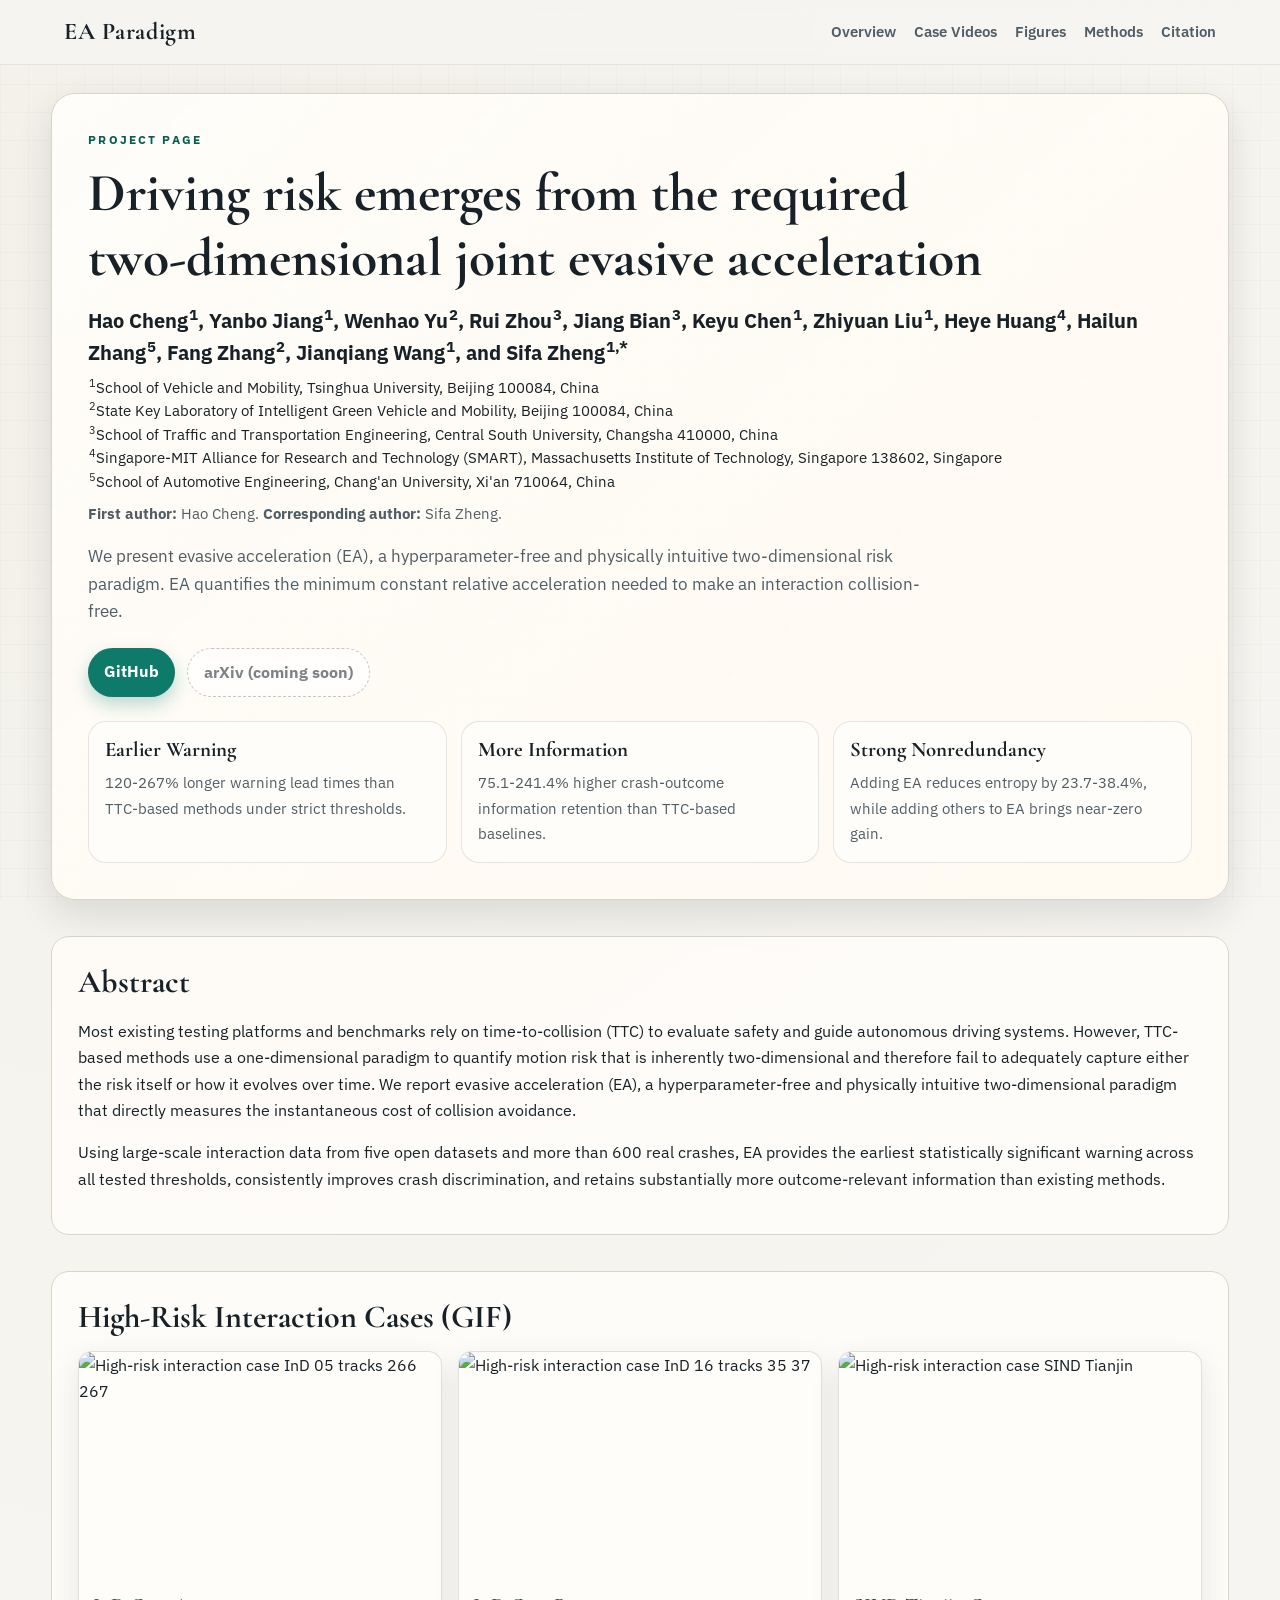
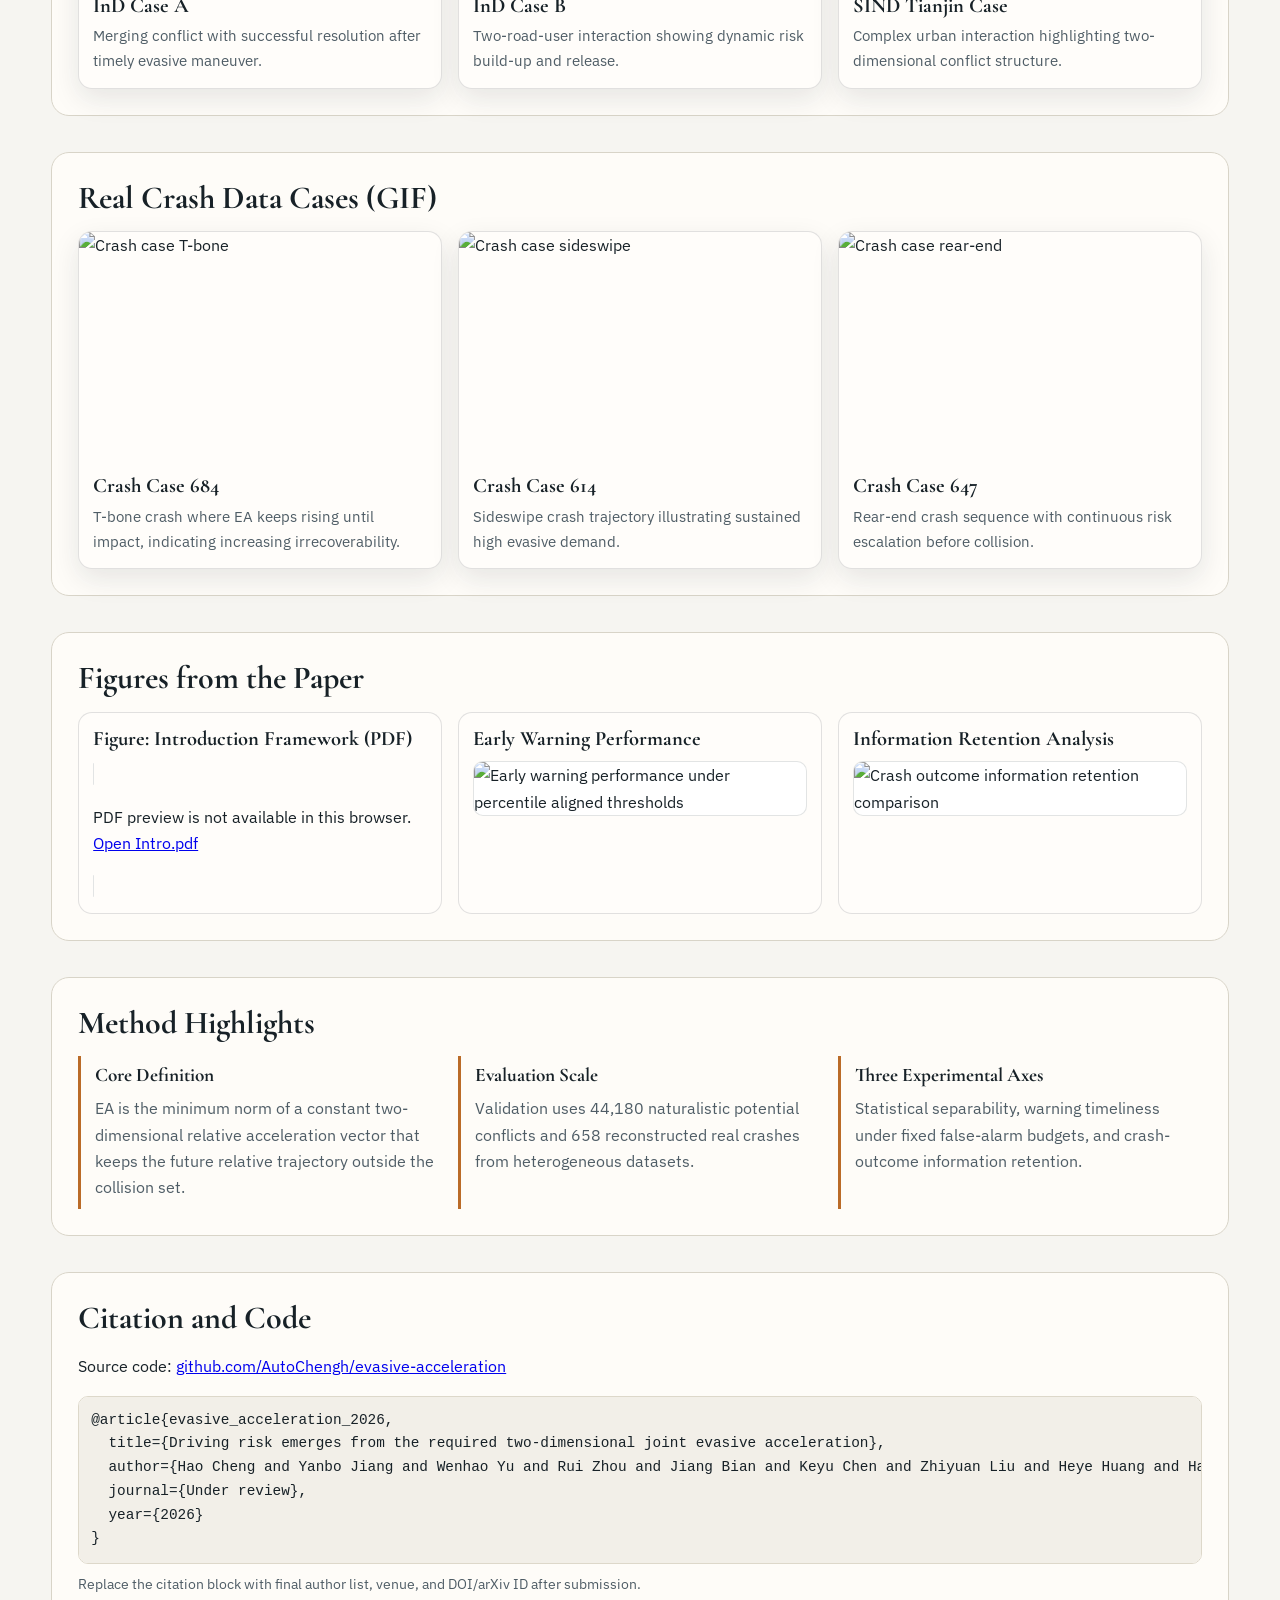
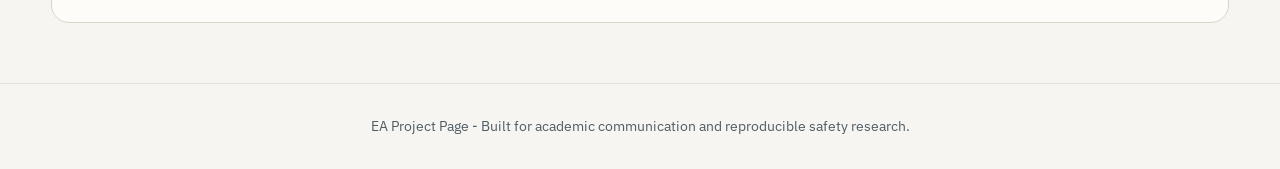
==== AutoChengh.github.io/index.html @ 61c6bc67 "Add homepage files" ====
<!DOCTYPE html>
<html lang="en">
<head>
  <meta charset="UTF-8" />
  <meta name="viewport" content="width=device-width, initial-scale=1.0" />
  <title>Driving risk emerges from the required two-dimensional joint evasive acceleration</title>
  <meta name="description" content="Project page for the EA paradigm: a two-dimensional, physically interpretable risk quantification method for autonomous driving safety." />
  <link rel="preconnect" href="https://fonts.googleapis.com" />
  <link rel="preconnect" href="https://fonts.gstatic.com" crossorigin />
  <link href="https://fonts.googleapis.com/css2?family=Cormorant+Garamond:wght@500;600;700&family=IBM+Plex+Sans:wght@400;500;600;700&display=swap" rel="stylesheet" />
  <link rel="stylesheet" href="styles.css" />
</head>
<body>
  <div class="ambient-bg" aria-hidden="true"></div>

  <header class="topbar">
    <div class="brand">EA Paradigm</div>
    <nav class="nav">
      <a href="#overview">Overview</a>
      <a href="#cases">Case Videos</a>
      <a href="#figures">Figures</a>
      <a href="#methods">Methods</a>
      <a href="#citation">Citation</a>
    </nav>
  </header>

  <main>
    <section class="hero reveal">
      <p class="eyebrow">Project Page</p>
      <h1>Driving risk emerges from the required two-dimensional joint evasive acceleration</h1>
      <div class="author-block" aria-label="Authors and affiliations">
        <p class="author-line">
          Hao Cheng<sup>1</sup>, Yanbo Jiang<sup>1</sup>, Wenhao Yu<sup>2</sup>, Rui Zhou<sup>3</sup>, Jiang Bian<sup>3</sup>,
          Keyu Chen<sup>1</sup>, Zhiyuan Liu<sup>1</sup>, Heye Huang<sup>4</sup>, Hailun Zhang<sup>5</sup>, Fang Zhang<sup>2</sup>,
          Jianqiang Wang<sup>1</sup>, and Sifa Zheng<sup>1,*</sup>
        </p>
        <div class="affiliation-list">
          <p><sup>1</sup>School of Vehicle and Mobility, Tsinghua University, Beijing 100084, China</p>
          <p><sup>2</sup>State Key Laboratory of Intelligent Green Vehicle and Mobility, Beijing 100084, China</p>
          <p><sup>3</sup>School of Traffic and Transportation Engineering, Central South University, Changsha 410000, China</p>
          <p><sup>4</sup>Singapore-MIT Alliance for Research and Technology (SMART), Massachusetts Institute of Technology, Singapore 138602, Singapore</p>
          <p><sup>5</sup>School of Automotive Engineering, Chang'an University, Xi'an 710064, China</p>
        </div>
        <p class="author-note"><strong>First author:</strong> Hao Cheng. <strong>Corresponding author:</strong> Sifa Zheng.</p>
      </div>
      <p class="hero-text">
        We present evasive acceleration (EA), a hyperparameter-free and physically intuitive two-dimensional risk paradigm.
        EA quantifies the minimum constant relative acceleration needed to make an interaction collision-free.
      </p>
      <div class="hero-actions">
        <a class="btn btn-primary" href="https://github.com/AutoChengh/evasive-acceleration" target="_blank" rel="noopener noreferrer">GitHub</a>
        <a class="btn btn-disabled" href="javascript:void(0)" aria-disabled="true">arXiv (coming soon)</a>
      </div>
      <div class="impact-grid">
        <article class="impact-card">
          <h3>Earlier Warning</h3>
          <p>120-267% longer warning lead times than TTC-based methods under strict thresholds.</p>
        </article>
        <article class="impact-card">
          <h3>More Information</h3>
          <p>75.1-241.4% higher crash-outcome information retention than TTC-based baselines.</p>
        </article>
        <article class="impact-card">
          <h3>Strong Nonredundancy</h3>
          <p>Adding EA reduces entropy by 23.7-38.4%, while adding others to EA brings near-zero gain.</p>
        </article>
      </div>
    </section>

    <section id="overview" class="section reveal">
      <div class="section-head">
        <h2>Abstract</h2>
      </div>
      <p>
        Most existing testing platforms and benchmarks rely on time-to-collision (TTC) to evaluate safety and guide autonomous driving systems. However, TTC-based methods use a one-dimensional paradigm to quantify motion risk that is inherently two-dimensional and therefore fail to adequately capture either the risk itself or how it evolves over time. We report evasive acceleration (EA), a hyperparameter-free and physically intuitive two-dimensional paradigm that directly measures the instantaneous cost of collision avoidance.
      </p>
      <p>
        Using large-scale interaction data from five open datasets and more than 600 real crashes, EA provides the earliest statistically significant warning across all tested thresholds, consistently improves crash discrimination, and retains substantially more outcome-relevant information than existing methods.
      </p>
    </section>

    <section id="cases" class="section reveal">
      <div class="section-head">
        <h2>High-Risk Interaction Cases (GIF)</h2>
      </div>
      <div class="media-grid">
        <article class="media-card">
          <img src="./%E5%8F%AF%E4%BB%A5%E6%94%BE%E7%BD%91%E9%A1%B5%E7%9A%84gif/InD_05_tracks_266_267.gif" alt="High-risk interaction case InD 05 tracks 266 267" loading="lazy" />
          <div class="media-meta">
            <h3>InD Case A</h3>
            <p>Merging conflict with successful resolution after timely evasive maneuver.</p>
          </div>
        </article>
        <article class="media-card">
          <img src="./%E5%8F%AF%E4%BB%A5%E6%94%BE%E7%BD%91%E9%A1%B5%E7%9A%84gif/InD_16_tracks_35_37.gif" alt="High-risk interaction case InD 16 tracks 35 37" loading="lazy" />
          <div class="media-meta">
            <h3>InD Case B</h3>
            <p>Two-road-user interaction showing dynamic risk build-up and release.</p>
          </div>
        </article>
        <article class="media-card">
          <img src="./%E5%8F%AF%E4%BB%A5%E6%94%BE%E7%BD%91%E9%A1%B5%E7%9A%84gif/SIND_Tianjin_8_9_1_486_496.gif" alt="High-risk interaction case SIND Tianjin" loading="lazy" />
          <div class="media-meta">
            <h3>SIND Tianjin Case</h3>
            <p>Complex urban interaction highlighting two-dimensional conflict structure.</p>
          </div>
        </article>
      </div>
    </section>

    <section class="section reveal">
      <div class="section-head">
        <h2>Real Crash Data Cases (GIF)</h2>
      </div>
      <div class="media-grid">
        <article class="media-card">
          <img src="./%E5%8F%AF%E4%BB%A5%E6%94%BE%E7%BD%91%E9%A1%B5%E7%9A%84gif/crash_684_T-bone.gif" alt="Crash case T-bone" loading="lazy" />
          <div class="media-meta">
            <h3>Crash Case 684</h3>
            <p>T-bone crash where EA keeps rising until impact, indicating increasing irrecoverability.</p>
          </div>
        </article>
        <article class="media-card">
          <img src="./%E5%8F%AF%E4%BB%A5%E6%94%BE%E7%BD%91%E9%A1%B5%E7%9A%84gif/crash614_sideswipe.gif" alt="Crash case sideswipe" loading="lazy" />
          <div class="media-meta">
            <h3>Crash Case 614</h3>
            <p>Sideswipe crash trajectory illustrating sustained high evasive demand.</p>
          </div>
        </article>
        <article class="media-card">
          <img src="./%E5%8F%AF%E4%BB%A5%E6%94%BE%E7%BD%91%E9%A1%B5%E7%9A%84gif/crash_647_rear-end.gif" alt="Crash case rear-end" loading="lazy" />
          <div class="media-meta">
            <h3>Crash Case 647</h3>
            <p>Rear-end crash sequence with continuous risk escalation before collision.</p>
          </div>
        </article>
      </div>
    </section>

    <section id="figures" class="section reveal">
      <div class="section-head">
        <h2>Figures from the Paper</h2>
      </div>
      <div class="figure-grid">
        <article class="figure-card">
          <h3>Figure: Introduction Framework (PDF)</h3>
          <object data="./%E5%8F%AF%E4%BB%A5%E6%94%BE%E7%BD%91%E9%A1%B5%E7%9A%84%E5%9B%BE/Intro.pdf" type="application/pdf" class="pdf-viewer">
            <p>
              PDF preview is not available in this browser.
              <a href="./%E5%8F%AF%E4%BB%A5%E6%94%BE%E7%BD%91%E9%A1%B5%E7%9A%84%E5%9B%BE/Intro.pdf" target="_blank" rel="noopener noreferrer">Open Intro.pdf</a>
            </p>
          </object>
        </article>
        <article class="figure-card">
          <h3>Early Warning Performance</h3>
          <img src="./%E5%8F%AF%E4%BB%A5%E6%94%BE%E7%BD%91%E9%A1%B5%E7%9A%84%E5%9B%BE/Results_2_2.png" alt="Early warning performance under percentile aligned thresholds" loading="lazy" />
        </article>
        <article class="figure-card">
          <h3>Information Retention Analysis</h3>
          <img src="./%E5%8F%AF%E4%BB%A5%E6%94%BE%E7%BD%91%E9%A1%B5%E7%9A%84%E5%9B%BE/Results_information.png" alt="Crash outcome information retention comparison" loading="lazy" />
        </article>
      </div>
    </section>

    <section id="methods" class="section reveal">
      <div class="section-head">
        <h2>Method Highlights</h2>
      </div>
      <div class="method-grid">
        <article>
          <h3>Core Definition</h3>
          <p>
            EA is the minimum norm of a constant two-dimensional relative acceleration vector that keeps the future relative trajectory outside the collision set.
          </p>
        </article>
        <article>
          <h3>Evaluation Scale</h3>
          <p>
            Validation uses 44,180 naturalistic potential conflicts and 658 reconstructed real crashes from heterogeneous datasets.
          </p>
        </article>
        <article>
          <h3>Three Experimental Axes</h3>
          <p>
            Statistical separability, warning timeliness under fixed false-alarm budgets, and crash-outcome information retention.
          </p>
        </article>
      </div>
    </section>

    <section id="citation" class="section reveal citation">
      <div class="section-head">
        <h2>Citation and Code</h2>
      </div>
      <p>
        Source code:
        <a href="https://github.com/AutoChengh/evasive-acceleration" target="_blank" rel="noopener noreferrer">github.com/AutoChengh/evasive-acceleration</a>
      </p>
      <pre>@article{evasive_acceleration_2026,
  title={Driving risk emerges from the required two-dimensional joint evasive acceleration},
  author={Hao Cheng and Yanbo Jiang and Wenhao Yu and Rui Zhou and Jiang Bian and Keyu Chen and Zhiyuan Liu and Heye Huang and Hailun Zhang and Fang Zhang and Jianqiang Wang and Sifa Zheng},
  journal={Under review},
  year={2026}
}</pre>
      <p class="footnote">Replace the citation block with final author list, venue, and DOI/arXiv ID after submission.</p>
    </section>
  </main>

  <footer class="footer">
    <p>EA Project Page - Built for academic communication and reproducible safety research.</p>
  </footer>

  <script src="script.js"></script>
</body>
</html>
---- AutoChengh.github.io/styles.css ----
:root {
  --bg: #f6f5f1;
  --bg-soft: #eeece4;
  --paper: #fffdfa;
  --ink: #172127;
  --ink-soft: #4f5d66;
  --line: #d8d4c8;
  --accent: #0e7a6a;
  --accent-strong: #0a5d53;
  --warm: #ba6b28;
  --shadow: 0 14px 36px rgba(23, 33, 39, 0.12);
  --radius: 18px;
  --max-width: 1180px;
}

* {
  box-sizing: border-box;
}

html,
body {
  margin: 0;
  padding: 0;
}

body {
  font-family: "IBM Plex Sans", sans-serif;
  color: var(--ink);
  background: radial-gradient(circle at 15% 10%, #f2f0e8 0%, var(--bg) 38%),
    radial-gradient(circle at 85% 0%, #f3e9dd 0%, var(--bg) 30%),
    var(--bg);
  line-height: 1.65;
}

.ambient-bg {
  position: fixed;
  inset: 0;
  background-image: linear-gradient(rgba(23, 33, 39, 0.02) 1px, transparent 1px),
    linear-gradient(90deg, rgba(23, 33, 39, 0.02) 1px, transparent 1px);
  background-size: 28px 28px;
  z-index: -1;
  pointer-events: none;
}

.topbar {
  position: sticky;
  top: 0;
  backdrop-filter: blur(10px);
  background: rgba(246, 245, 241, 0.86);
  border-bottom: 1px solid rgba(23, 33, 39, 0.08);
  z-index: 20;
  display: flex;
  align-items: center;
  justify-content: space-between;
  padding: 12px 5vw;
}

.brand {
  font-family: "Cormorant Garamond", serif;
  font-size: 1.5rem;
  font-weight: 700;
  letter-spacing: 0.03em;
}

.nav {
  display: flex;
  gap: 18px;
  flex-wrap: wrap;
}

.nav a {
  text-decoration: none;
  color: var(--ink-soft);
  font-weight: 600;
  font-size: 0.92rem;
}

.nav a:hover {
  color: var(--accent-strong);
}

main {
  width: min(var(--max-width), 92vw);
  margin: 0 auto;
  padding: 28px 0 60px;
}

.hero {
  padding: 36px;
  border: 1px solid var(--line);
  border-radius: calc(var(--radius) + 6px);
  background: linear-gradient(140deg, rgba(255, 253, 250, 0.95) 0%, rgba(255, 249, 241, 0.92) 100%);
  box-shadow: var(--shadow);
}

.eyebrow {
  margin: 0;
  text-transform: uppercase;
  letter-spacing: 0.18em;
  font-size: 0.75rem;
  color: var(--accent-strong);
  font-weight: 700;
}

h1,
h2,
h3 {
  font-family: "Cormorant Garamond", serif;
  margin-top: 0;
  line-height: 1.2;
}

h1 {
  margin: 12px 0 14px;
  font-size: clamp(2rem, 4.4vw, 3.35rem);
  max-width: 920px;
}

.author-block {
  max-width: 1080px;
  margin: 6px 0 16px;
}

.author-line {
  margin: 0 0 8px;
  font-size: clamp(1rem, 1.7vw, 1.28rem);
  font-weight: 700;
  line-height: 1.45;
}

.author-line sup,
.affiliation-list sup {
  font-size: 0.72em;
  vertical-align: super;
  margin-left: 1px;
}

.affiliation-list {
  margin: 0;
  color: var(--ink);
  font-size: 0.96rem;
  line-height: 1.45;
}

.affiliation-list p {
  margin: 0;
}

.author-note {
  margin: 10px 0 0;
  font-size: 0.92rem;
  color: var(--ink-soft);
}

.hero-text {
  max-width: 860px;
  color: var(--ink-soft);
  font-size: 1.05rem;
}

.hero-actions {
  margin-top: 22px;
  display: flex;
  gap: 12px;
  flex-wrap: wrap;
}

.btn {
  text-decoration: none;
  padding: 10px 16px;
  border-radius: 999px;
  font-weight: 700;
  transition: transform 0.2s ease, box-shadow 0.2s ease;
}

.btn:hover {
  transform: translateY(-2px);
}

.btn-primary {
  background: var(--accent);
  color: #fff;
  box-shadow: 0 8px 18px rgba(14, 122, 106, 0.28);
}

.btn-secondary {
  color: var(--ink);
  border: 1px solid rgba(23, 33, 39, 0.25);
  background: rgba(255, 255, 255, 0.8);
}

.btn-disabled {
  color: rgba(23, 33, 39, 0.56);
  border: 1px dashed rgba(23, 33, 39, 0.25);
  background: rgba(255, 255, 255, 0.7);
  cursor: not-allowed;
}

.btn-disabled:hover {
  transform: none;
}

.impact-grid {
  margin-top: 24px;
  display: grid;
  grid-template-columns: repeat(3, minmax(0, 1fr));
  gap: 14px;
}

.impact-card {
  border: 1px solid rgba(23, 33, 39, 0.11);
  border-radius: var(--radius);
  padding: 16px;
  background: var(--paper);
}

.impact-card h3 {
  margin-bottom: 8px;
  font-size: 1.3rem;
}

.impact-card p {
  margin: 0;
  color: var(--ink-soft);
  font-size: 0.96rem;
}

.section {
  margin-top: 36px;
  border-radius: var(--radius);
  border: 1px solid var(--line);
  background: rgba(255, 253, 250, 0.84);
  padding: 26px;
}

.section-head {
  display: flex;
  align-items: baseline;
  justify-content: space-between;
  margin-bottom: 14px;
}

.section h2 {
  margin: 0;
  font-size: clamp(1.6rem, 2.5vw, 2.2rem);
}

.media-grid,
.figure-grid,
.method-grid {
  display: grid;
  gap: 16px;
}

.media-grid {
  grid-template-columns: repeat(3, minmax(0, 1fr));
}

.media-card {
  overflow: hidden;
  border: 1px solid rgba(23, 33, 39, 0.13);
  border-radius: 14px;
  background: var(--paper);
  box-shadow: 0 10px 28px rgba(23, 33, 39, 0.1);
}

.media-card img {
  width: 100%;
  height: 230px;
  object-fit: cover;
  display: block;
}

.media-meta {
  padding: 12px 14px 14px;
}

.media-meta h3 {
  margin-bottom: 6px;
  font-size: 1.28rem;
}

.media-meta p {
  margin: 0;
  color: var(--ink-soft);
  font-size: 0.94rem;
}

.figure-grid {
  grid-template-columns: repeat(3, minmax(0, 1fr));
}

.figure-card {
  border: 1px solid rgba(23, 33, 39, 0.13);
  border-radius: 14px;
  padding: 14px;
  background: var(--paper);
}

.figure-card h3 {
  margin-bottom: 10px;
  font-size: 1.28rem;
}

.figure-card img,
.pdf-viewer {
  width: 100%;
  border-radius: 10px;
  border: 1px solid rgba(23, 33, 39, 0.12);
  background: #fff;
}

.figure-card img {
  height: 260px;
  object-fit: cover;
}

.pdf-viewer {
  height: 260px;
}

.method-grid {
  grid-template-columns: repeat(3, minmax(0, 1fr));
}

.method-grid article {
  border-left: 3px solid var(--warm);
  padding: 8px 0 8px 14px;
}

.method-grid h3 {
  margin-bottom: 8px;
  font-size: 1.2rem;
}

.method-grid p {
  margin: 0;
  color: var(--ink-soft);
}

.citation pre {
  margin: 14px 0 8px;
  padding: 12px;
  border-radius: 10px;
  background: #f2efe8;
  border: 1px solid #ddd8ca;
  overflow-x: auto;
  font-size: 0.9rem;
}

.footnote {
  margin: 0;
  color: var(--ink-soft);
  font-size: 0.9rem;
}

.footer {
  border-top: 1px solid rgba(23, 33, 39, 0.1);
  text-align: center;
  padding: 16px;
  color: var(--ink-soft);
  font-size: 0.9rem;
}

.reveal {
  opacity: 0;
  transform: translateY(24px);
}

.reveal.in {
  animation: rise 0.75s ease forwards;
}

@keyframes rise {
  from {
    opacity: 0;
    transform: translateY(24px);
  }
  to {
    opacity: 1;
    transform: translateY(0);
  }
}

@media (max-width: 1024px) {
  .impact-grid,
  .media-grid,
  .figure-grid,
  .method-grid {
    grid-template-columns: repeat(2, minmax(0, 1fr));
  }
}

@media (max-width: 700px) {
  .topbar {
    padding: 10px 4vw;
    gap: 10px;
    align-items: flex-start;
    flex-direction: column;
  }

  .nav {
    gap: 12px;
  }

  .hero,
  .section {
    padding: 18px;
  }

  .impact-grid,
  .media-grid,
  .figure-grid,
  .method-grid {
    grid-template-columns: 1fr;
  }

  .media-card img,
  .figure-card img,
  .pdf-viewer {
    height: 220px;
  }
}
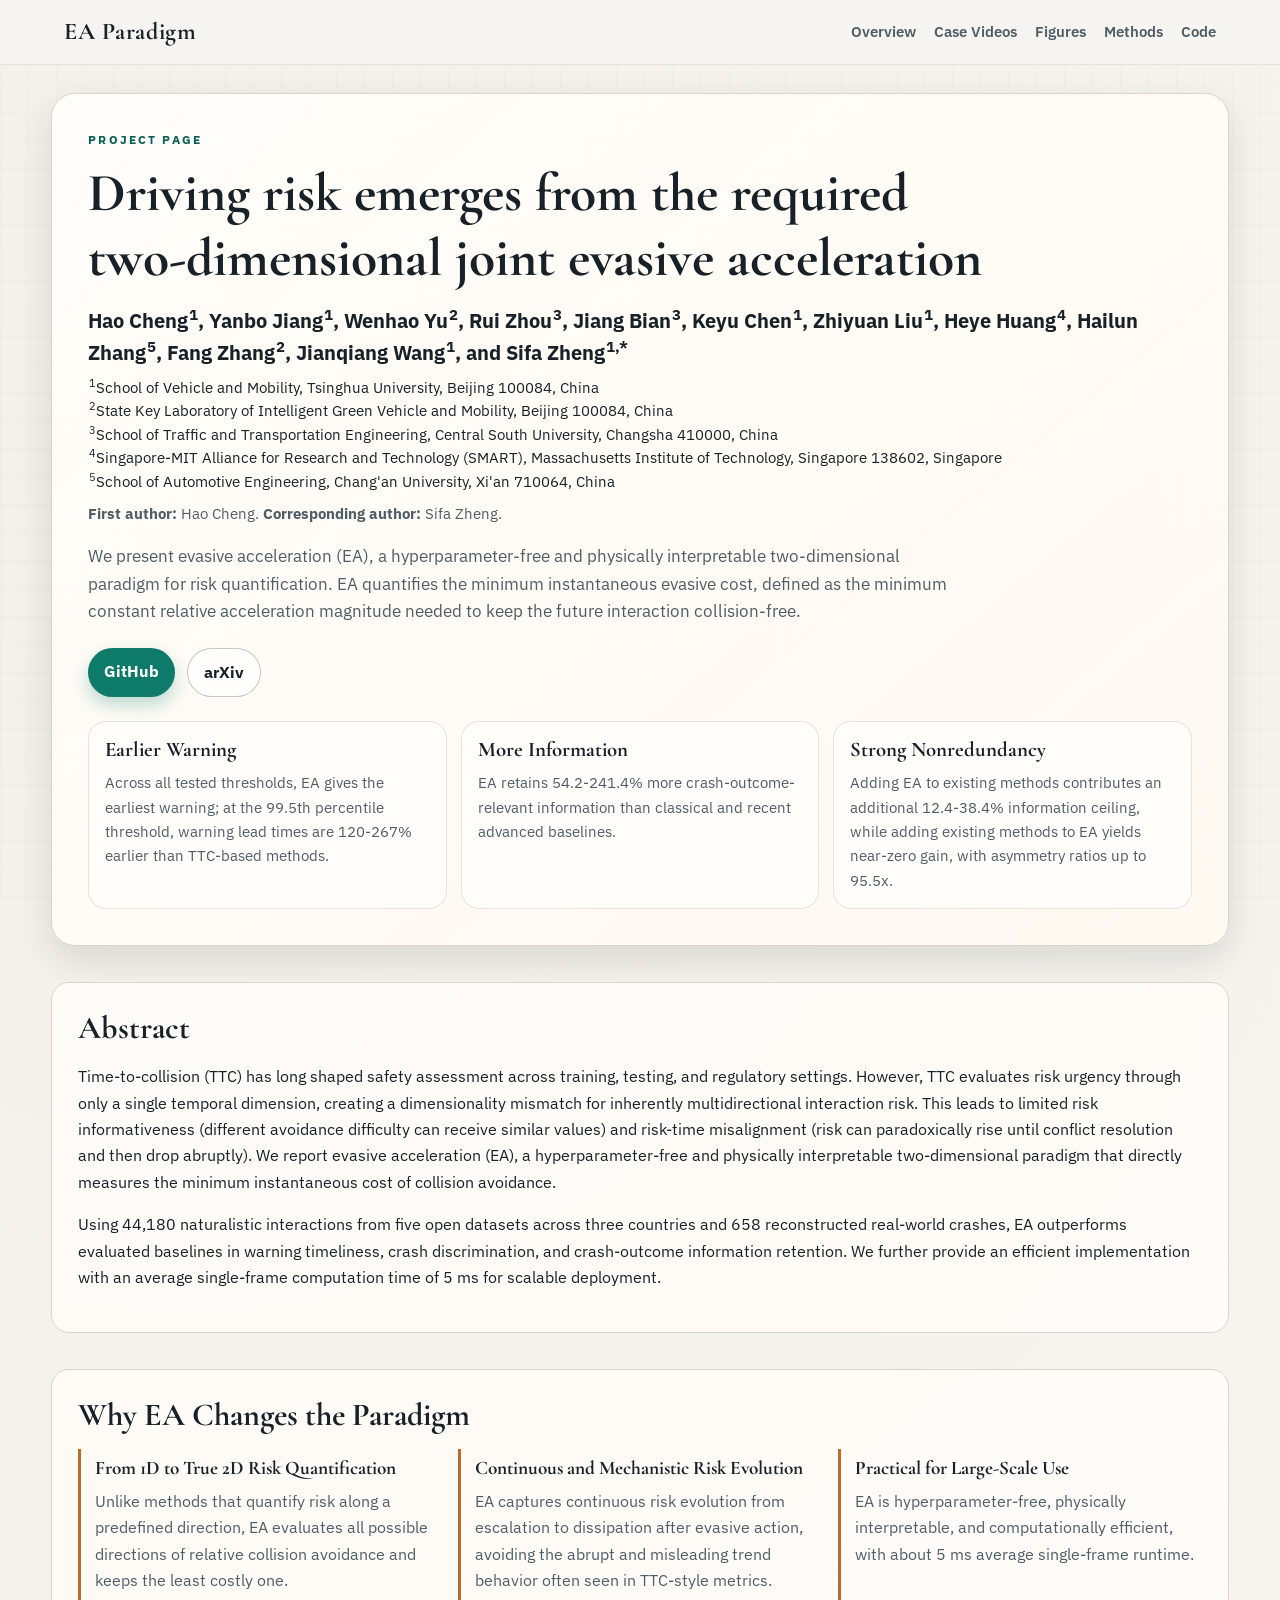
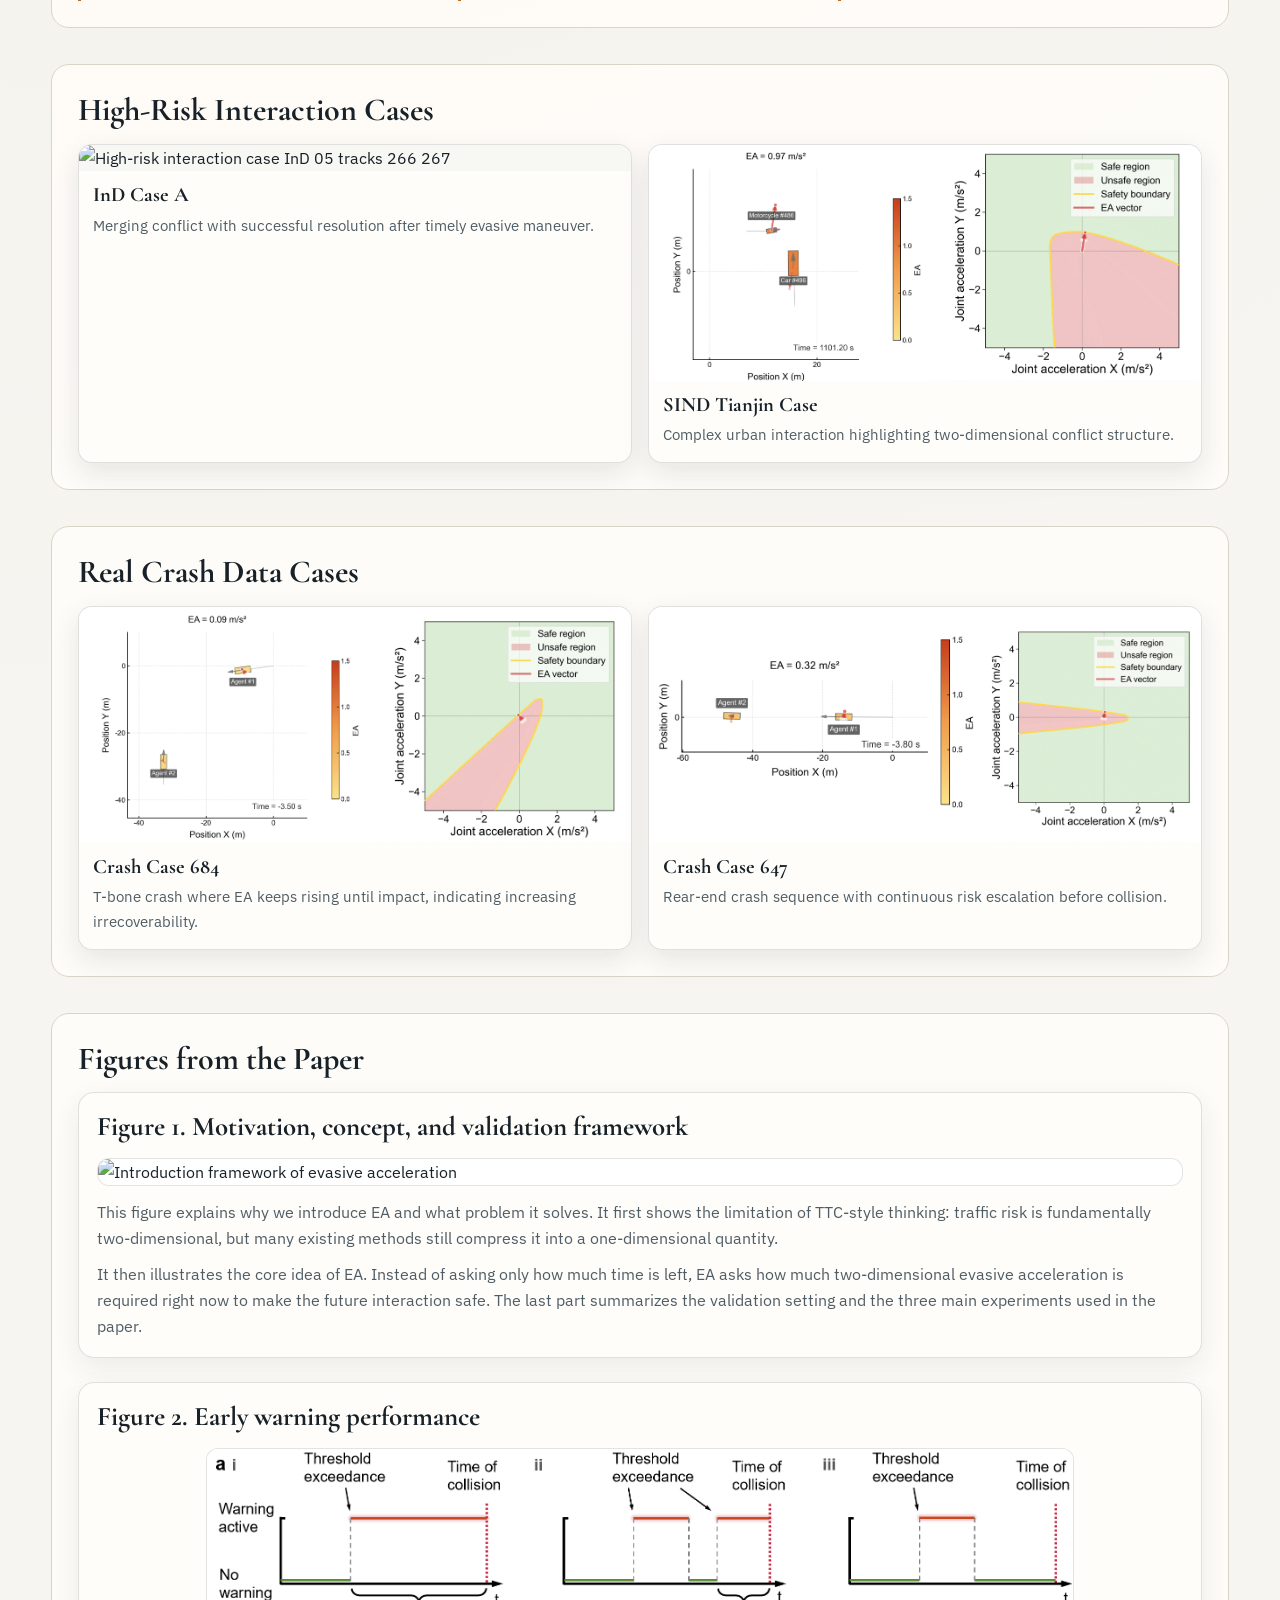
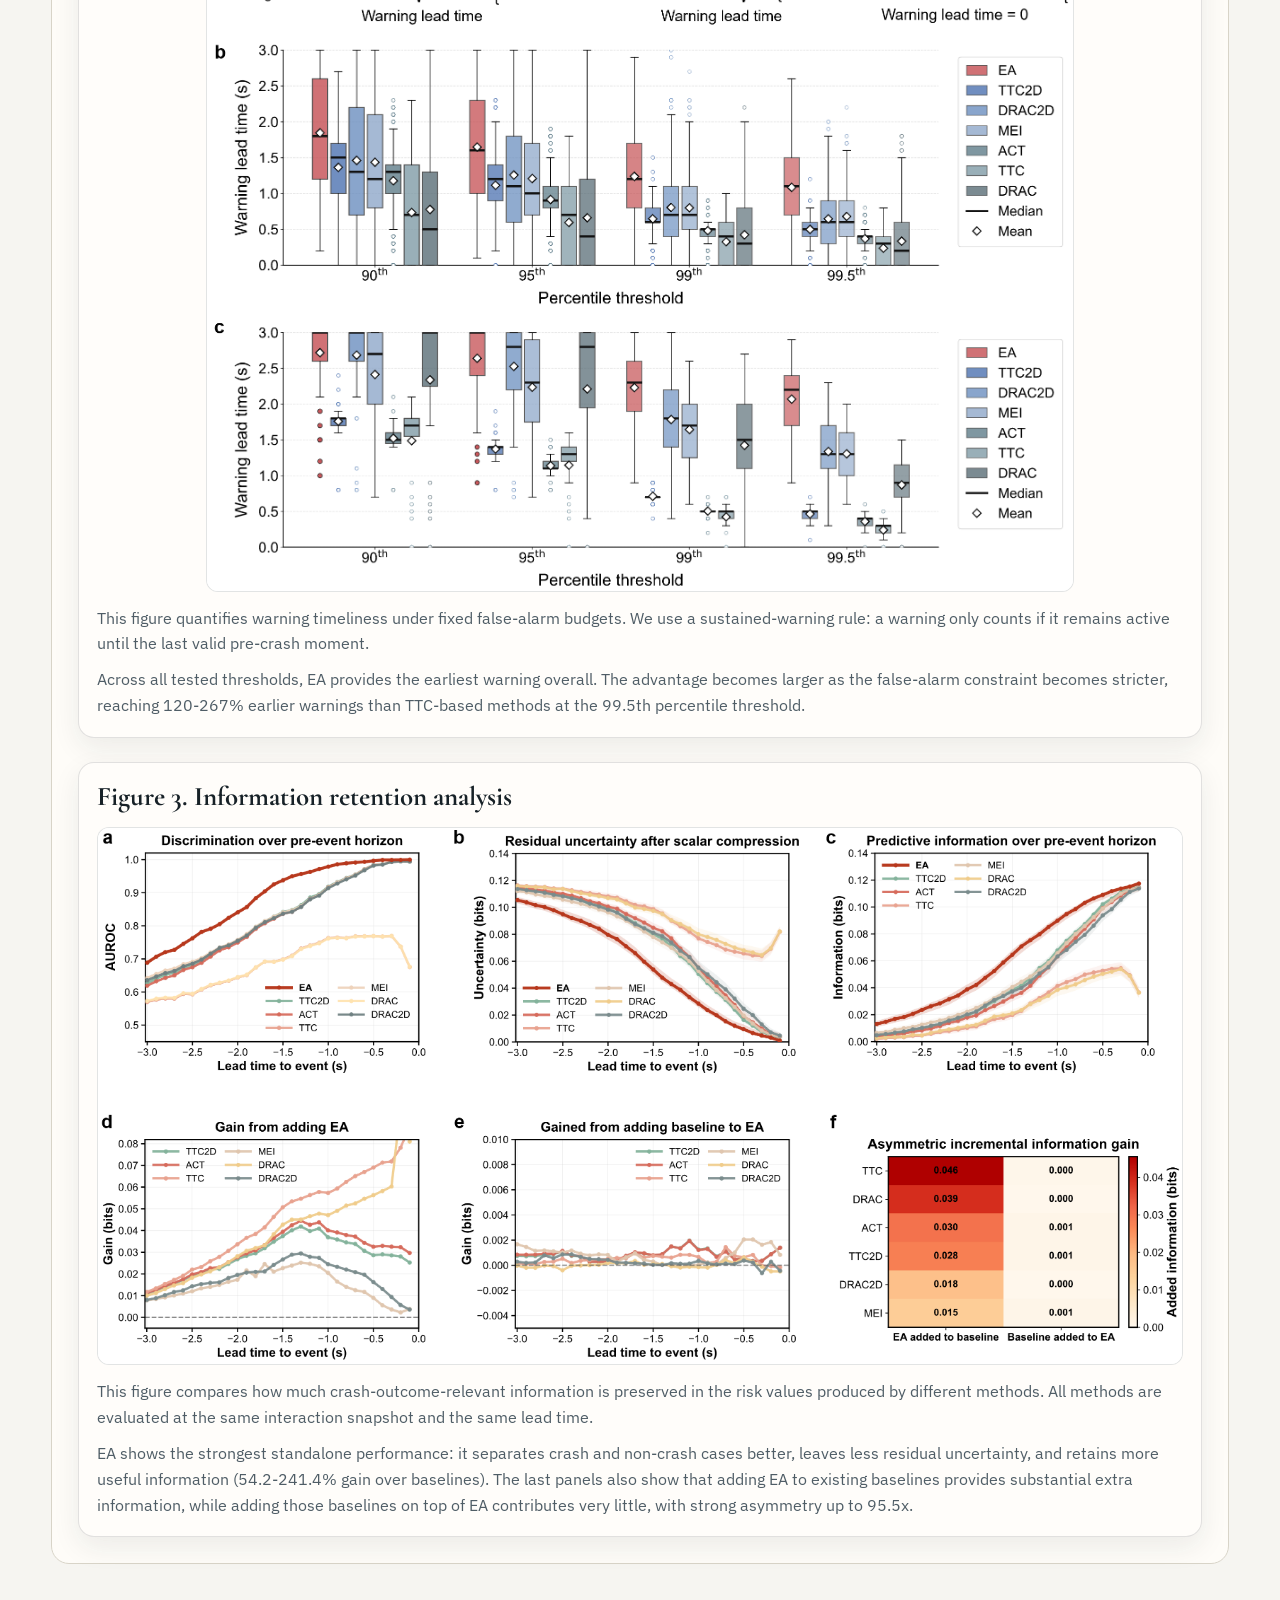
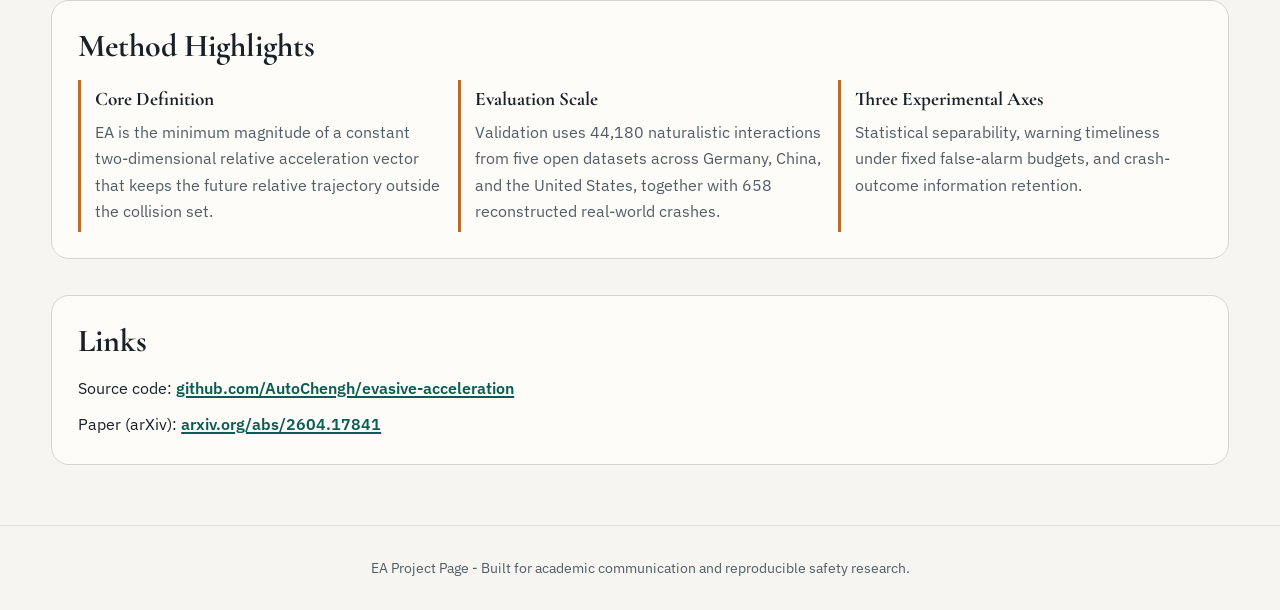
==== commit e1672e18: "Add files via upload" ====
--- a/AutoChengh.github.io/index.html
+++ b/AutoChengh.github.io/index.html
@@ -20,7 +20,7 @@
       <a href="#cases">Case Videos</a>
       <a href="#figures">Figures</a>
       <a href="#methods">Methods</a>
-      <a href="#citation">Citation</a>
+      <a href="#citation">Code</a>
     </nav>
   </header>
 
@@ -44,25 +44,25 @@
         <p class="author-note"><strong>First author:</strong> Hao Cheng. <strong>Corresponding author:</strong> Sifa Zheng.</p>
       </div>
       <p class="hero-text">
-        We present evasive acceleration (EA), a hyperparameter-free and physically intuitive two-dimensional risk paradigm.
-        EA quantifies the minimum constant relative acceleration needed to make an interaction collision-free.
+        We present evasive acceleration (EA), a hyperparameter-free and physically interpretable two-dimensional paradigm for risk quantification.
+        EA quantifies the minimum instantaneous evasive cost, defined as the minimum constant relative acceleration magnitude needed to keep the future interaction collision-free.
       </p>
       <div class="hero-actions">
         <a class="btn btn-primary" href="https://github.com/AutoChengh/evasive-acceleration" target="_blank" rel="noopener noreferrer">GitHub</a>
-        <a class="btn btn-disabled" href="javascript:void(0)" aria-disabled="true">arXiv (coming soon)</a>
+        <a class="btn btn-secondary" href="https://arxiv.org/abs/2604.17841" target="_blank" rel="noopener noreferrer">arXiv</a>
       </div>
       <div class="impact-grid">
         <article class="impact-card">
           <h3>Earlier Warning</h3>
-          <p>120-267% longer warning lead times than TTC-based methods under strict thresholds.</p>
+          <p>Across all tested thresholds, EA gives the earliest warning; at the 99.5th percentile threshold, warning lead times are 120-267% earlier than TTC-based methods.</p>
         </article>
         <article class="impact-card">
           <h3>More Information</h3>
-          <p>75.1-241.4% higher crash-outcome information retention than TTC-based baselines.</p>
+          <p>EA retains 54.2-241.4% more crash-outcome-relevant information than classical and recent advanced baselines.</p>
         </article>
         <article class="impact-card">
           <h3>Strong Nonredundancy</h3>
-          <p>Adding EA reduces entropy by 23.7-38.4%, while adding others to EA brings near-zero gain.</p>
+          <p>Adding EA to existing methods contributes an additional 12.4-38.4% information ceiling, while adding existing methods to EA yields near-zero gain, with asymmetry ratios up to 95.5x.</p>
         </article>
       </div>
     </section>
@@ -72,34 +72,53 @@
         <h2>Abstract</h2>
       </div>
       <p>
-        Most existing testing platforms and benchmarks rely on time-to-collision (TTC) to evaluate safety and guide autonomous driving systems. However, TTC-based methods use a one-dimensional paradigm to quantify motion risk that is inherently two-dimensional and therefore fail to adequately capture either the risk itself or how it evolves over time. We report evasive acceleration (EA), a hyperparameter-free and physically intuitive two-dimensional paradigm that directly measures the instantaneous cost of collision avoidance.
-      </p>
-      <p>
-        Using large-scale interaction data from five open datasets and more than 600 real crashes, EA provides the earliest statistically significant warning across all tested thresholds, consistently improves crash discrimination, and retains substantially more outcome-relevant information than existing methods.
-      </p>
+        Time-to-collision (TTC) has long shaped safety assessment across training, testing, and regulatory settings. However, TTC evaluates risk urgency through only a single temporal dimension, creating a dimensionality mismatch for inherently multidirectional interaction risk. This leads to limited risk informativeness (different avoidance difficulty can receive similar values) and risk-time misalignment (risk can paradoxically rise until conflict resolution and then drop abruptly). We report evasive acceleration (EA), a hyperparameter-free and physically interpretable two-dimensional paradigm that directly measures the minimum instantaneous cost of collision avoidance.
+      </p>
+      <p>
+        Using 44,180 naturalistic interactions from five open datasets across three countries and 658 reconstructed real-world crashes, EA outperforms evaluated baselines in warning timeliness, crash discrimination, and crash-outcome information retention. We further provide an efficient implementation with an average single-frame computation time of 5 ms for scalable deployment.
+      </p>
+    </section>
+
+    <section class="section reveal">
+      <div class="section-head">
+        <h2>Why EA Changes the Paradigm</h2>
+      </div>
+      <div class="method-grid">
+        <article>
+          <h3>From 1D to True 2D Risk Quantification</h3>
+          <p>
+            Unlike methods that quantify risk along a predefined direction, EA evaluates all possible directions of relative collision avoidance and keeps the least costly one.
+          </p>
+        </article>
+        <article>
+          <h3>Continuous and Mechanistic Risk Evolution</h3>
+          <p>
+            EA captures continuous risk evolution from escalation to dissipation after evasive action, avoiding the abrupt and misleading trend behavior often seen in TTC-style metrics.
+          </p>
+        </article>
+        <article>
+          <h3>Practical for Large-Scale Use</h3>
+          <p>
+            EA is hyperparameter-free, physically interpretable, and computationally efficient, with about 5 ms average single-frame runtime.
+          </p>
+        </article>
+      </div>
     </section>
 
     <section id="cases" class="section reveal">
       <div class="section-head">
-        <h2>High-Risk Interaction Cases (GIF)</h2>
+        <h2>High-Risk Interaction Cases</h2>
       </div>
       <div class="media-grid">
         <article class="media-card">
-          <img src="./%E5%8F%AF%E4%BB%A5%E6%94%BE%E7%BD%91%E9%A1%B5%E7%9A%84gif/InD_05_tracks_266_267.gif" alt="High-risk interaction case InD 05 tracks 266 267" loading="lazy" />
+          <img src="assets/gifs/InD_05_tracks_266_267.gif" alt="High-risk interaction case InD 05 tracks 266 267" loading="lazy" />
           <div class="media-meta">
             <h3>InD Case A</h3>
             <p>Merging conflict with successful resolution after timely evasive maneuver.</p>
           </div>
         </article>
         <article class="media-card">
-          <img src="./%E5%8F%AF%E4%BB%A5%E6%94%BE%E7%BD%91%E9%A1%B5%E7%9A%84gif/InD_16_tracks_35_37.gif" alt="High-risk interaction case InD 16 tracks 35 37" loading="lazy" />
-          <div class="media-meta">
-            <h3>InD Case B</h3>
-            <p>Two-road-user interaction showing dynamic risk build-up and release.</p>
-          </div>
-        </article>
-        <article class="media-card">
-          <img src="./%E5%8F%AF%E4%BB%A5%E6%94%BE%E7%BD%91%E9%A1%B5%E7%9A%84gif/SIND_Tianjin_8_9_1_486_496.gif" alt="High-risk interaction case SIND Tianjin" loading="lazy" />
+          <img src="assets/gifs/SIND_Tianjin_8_9_1_486_496.gif" alt="High-risk interaction case SIND Tianjin" loading="lazy" />
           <div class="media-meta">
             <h3>SIND Tianjin Case</h3>
             <p>Complex urban interaction highlighting two-dimensional conflict structure.</p>
@@ -110,25 +129,18 @@
 
     <section class="section reveal">
       <div class="section-head">
-        <h2>Real Crash Data Cases (GIF)</h2>
+        <h2>Real Crash Data Cases</h2>
       </div>
       <div class="media-grid">
         <article class="media-card">
-          <img src="./%E5%8F%AF%E4%BB%A5%E6%94%BE%E7%BD%91%E9%A1%B5%E7%9A%84gif/crash_684_T-bone.gif" alt="Crash case T-bone" loading="lazy" />
+          <img src="assets/gifs/crash_684_T-bone.gif" alt="Crash case T-bone" loading="lazy" />
           <div class="media-meta">
             <h3>Crash Case 684</h3>
             <p>T-bone crash where EA keeps rising until impact, indicating increasing irrecoverability.</p>
           </div>
         </article>
         <article class="media-card">
-          <img src="./%E5%8F%AF%E4%BB%A5%E6%94%BE%E7%BD%91%E9%A1%B5%E7%9A%84gif/crash614_sideswipe.gif" alt="Crash case sideswipe" loading="lazy" />
-          <div class="media-meta">
-            <h3>Crash Case 614</h3>
-            <p>Sideswipe crash trajectory illustrating sustained high evasive demand.</p>
-          </div>
-        </article>
-        <article class="media-card">
-          <img src="./%E5%8F%AF%E4%BB%A5%E6%94%BE%E7%BD%91%E9%A1%B5%E7%9A%84gif/crash_647_rear-end.gif" alt="Crash case rear-end" loading="lazy" />
+          <img src="assets/gifs/crash_647_rear-end.gif" alt="Crash case rear-end" loading="lazy" />
           <div class="media-meta">
             <h3>Crash Case 647</h3>
             <p>Rear-end crash sequence with continuous risk escalation before collision.</p>
@@ -141,23 +153,57 @@
       <div class="section-head">
         <h2>Figures from the Paper</h2>
       </div>
-      <div class="figure-grid">
-        <article class="figure-card">
-          <h3>Figure: Introduction Framework (PDF)</h3>
-          <object data="./%E5%8F%AF%E4%BB%A5%E6%94%BE%E7%BD%91%E9%A1%B5%E7%9A%84%E5%9B%BE/Intro.pdf" type="application/pdf" class="pdf-viewer">
-            <p>
-              PDF preview is not available in this browser.
-              <a href="./%E5%8F%AF%E4%BB%A5%E6%94%BE%E7%BD%91%E9%A1%B5%E7%9A%84%E5%9B%BE/Intro.pdf" target="_blank" rel="noopener noreferrer">Open Intro.pdf</a>
-            </p>
-          </object>
-        </article>
-        <article class="figure-card">
-          <h3>Early Warning Performance</h3>
-          <img src="./%E5%8F%AF%E4%BB%A5%E6%94%BE%E7%BD%91%E9%A1%B5%E7%9A%84%E5%9B%BE/Results_2_2.png" alt="Early warning performance under percentile aligned thresholds" loading="lazy" />
-        </article>
-        <article class="figure-card">
-          <h3>Information Retention Analysis</h3>
-          <img src="./%E5%8F%AF%E4%BB%A5%E6%94%BE%E7%BD%91%E9%A1%B5%E7%9A%84%E5%9B%BE/Results_information.png" alt="Crash outcome information retention comparison" loading="lazy" />
+
+      <div class="figure-stack">
+        <article class="figure-panel">
+          <h3>Figure 1. Motivation, concept, and validation framework</h3>
+          <img src="assets/images/Intro.png" alt="Introduction framework of evasive acceleration" loading="lazy" class="figure-full-image" />
+          <div class="figure-caption">
+            <p>
+              This figure explains why we introduce EA and what problem it solves.
+              It first shows the limitation of TTC-style thinking: traffic risk is fundamentally two-dimensional,
+              but many existing methods still compress it into a one-dimensional quantity.
+            </p>
+            <p>
+              It then illustrates the core idea of EA. Instead of asking only how much time is left,
+              EA asks how much two-dimensional evasive acceleration is required right now to make the future interaction safe.
+              The last part summarizes the validation setting and the three main experiments used in the paper.
+            </p>
+          </div>
+        </article>
+
+        <article class="figure-panel">
+          <h3>Figure 2. Early warning performance</h3>
+          <!-- <img src="assets/images/Results_2_2.png" alt="Early warning performance under percentile-aligned thresholds" loading="lazy" class="figure-full-image" /> -->
+          <img src="assets/images/Results_2_2.png" alt="Early warning performance under percentile-aligned thresholds" loading="lazy" class="figure-full-image" style="width: 80%; margin: 0 auto;" />
+          <div class="figure-caption">
+            <p>
+              This figure quantifies warning timeliness under fixed false-alarm budgets.
+              We use a sustained-warning rule: a warning only counts if it remains active until the last valid pre-crash moment.
+            </p>
+            <p>
+              Across all tested thresholds, EA provides the earliest warning overall.
+              The advantage becomes larger as the false-alarm constraint becomes stricter,
+              reaching 120-267% earlier warnings than TTC-based methods at the 99.5th percentile threshold.
+            </p>
+          </div>
+        </article>
+
+        <article class="figure-panel">
+          <h3>Figure 3. Information retention analysis</h3>
+          <img src="assets/images/Results_information.png" alt="Crash outcome information retention comparison" loading="lazy" class="figure-full-image" />
+          <div class="figure-caption">
+            <p>
+              This figure compares how much crash-outcome-relevant information is preserved in the risk values produced by different methods.
+              All methods are evaluated at the same interaction snapshot and the same lead time.
+            </p>
+            <p>
+              EA shows the strongest standalone performance: it separates crash and non-crash cases better,
+              leaves less residual uncertainty, and retains more useful information (54.2-241.4% gain over baselines).
+              The last panels also show that adding EA to existing baselines provides substantial extra information,
+              while adding those baselines on top of EA contributes very little, with strong asymmetry up to 95.5x.
+            </p>
+          </div>
         </article>
       </div>
     </section>
@@ -170,13 +216,13 @@
         <article>
           <h3>Core Definition</h3>
           <p>
-            EA is the minimum norm of a constant two-dimensional relative acceleration vector that keeps the future relative trajectory outside the collision set.
+            EA is the minimum magnitude of a constant two-dimensional relative acceleration vector that keeps the future relative trajectory outside the collision set.
           </p>
         </article>
         <article>
           <h3>Evaluation Scale</h3>
           <p>
-            Validation uses 44,180 naturalistic potential conflicts and 658 reconstructed real crashes from heterogeneous datasets.
+            Validation uses 44,180 naturalistic interactions from five open datasets across Germany, China, and the United States, together with 658 reconstructed real-world crashes.
           </p>
         </article>
         <article>
@@ -190,19 +236,16 @@
 
     <section id="citation" class="section reveal citation">
       <div class="section-head">
-        <h2>Citation and Code</h2>
+        <h2>Links</h2>
       </div>
       <p>
         Source code:
         <a href="https://github.com/AutoChengh/evasive-acceleration" target="_blank" rel="noopener noreferrer">github.com/AutoChengh/evasive-acceleration</a>
       </p>
-      <pre>@article{evasive_acceleration_2026,
-  title={Driving risk emerges from the required two-dimensional joint evasive acceleration},
-  author={Hao Cheng and Yanbo Jiang and Wenhao Yu and Rui Zhou and Jiang Bian and Keyu Chen and Zhiyuan Liu and Heye Huang and Hailun Zhang and Fang Zhang and Jianqiang Wang and Sifa Zheng},
-  journal={Under review},
-  year={2026}
-}</pre>
-      <p class="footnote">Replace the citation block with final author list, venue, and DOI/arXiv ID after submission.</p>
+      <p>
+        Paper (arXiv):
+        <a href="https://arxiv.org/abs/2604.17841" target="_blank" rel="noopener noreferrer">arxiv.org/abs/2604.17841</a>
+      </p>
     </section>
   </main>
 
@@ -212,4 +255,4 @@
 
   <script src="script.js"></script>
 </body>
-</html>
+</html>
--- a/AutoChengh.github.io/styles.css
+++ b/AutoChengh.github.io/styles.css
@@ -223,6 +223,7 @@
   margin: 0;
   color: var(--ink-soft);
   font-size: 0.96rem;
+  line-height: 1.58;
 }
 
 .section {
@@ -246,14 +247,13 @@
 }
 
 .media-grid,
-.figure-grid,
 .method-grid {
   display: grid;
   gap: 16px;
 }
 
 .media-grid {
-  grid-template-columns: repeat(3, minmax(0, 1fr));
+  grid-template-columns: repeat(2, minmax(0, 1fr));
 }
 
 .media-card {
@@ -266,9 +266,10 @@
 
 .media-card img {
   width: 100%;
-  height: 230px;
-  object-fit: cover;
+  height: auto;
+  object-fit: contain;
   display: block;
+  background: #f7f7f4;
 }
 
 .media-meta {
@@ -286,37 +287,46 @@
   font-size: 0.94rem;
 }
 
-.figure-grid {
-  grid-template-columns: repeat(3, minmax(0, 1fr));
-}
-
-.figure-card {
+.figure-stack {
+  display: flex;
+  flex-direction: column;
+  gap: 24px;
+}
+
+.figure-panel {
   border: 1px solid rgba(23, 33, 39, 0.13);
-  border-radius: 14px;
-  padding: 14px;
+  border-radius: 16px;
+  padding: 18px;
   background: var(--paper);
-}
-
-.figure-card h3 {
-  margin-bottom: 10px;
-  font-size: 1.28rem;
-}
-
-.figure-card img,
-.pdf-viewer {
+  box-shadow: 0 10px 28px rgba(23, 33, 39, 0.08);
+}
+
+.figure-panel h3 {
+  margin-bottom: 14px;
+  font-size: clamp(1.45rem, 2.1vw, 1.95rem);
+}
+
+.figure-full-image {
   width: 100%;
-  border-radius: 10px;
+  height: auto;
+  display: block;
+  border-radius: 12px;
   border: 1px solid rgba(23, 33, 39, 0.12);
   background: #fff;
 }
 
-.figure-card img {
-  height: 260px;
-  object-fit: cover;
-}
-
-.pdf-viewer {
-  height: 260px;
+.figure-caption {
+  margin-top: 14px;
+  color: var(--ink-soft);
+  font-size: 0.98rem;
+}
+
+.figure-caption p {
+  margin: 0 0 10px;
+}
+
+.figure-caption p:last-child {
+  margin-bottom: 0;
 }
 
 .method-grid {
@@ -338,20 +348,23 @@
   color: var(--ink-soft);
 }
 
-.citation pre {
-  margin: 14px 0 8px;
-  padding: 12px;
-  border-radius: 10px;
-  background: #f2efe8;
-  border: 1px solid #ddd8ca;
-  overflow-x: auto;
-  font-size: 0.9rem;
-}
-
-.footnote {
-  margin: 0;
-  color: var(--ink-soft);
-  font-size: 0.9rem;
+.citation p {
+  margin: 0 0 10px;
+}
+
+.citation p:last-child {
+  margin-bottom: 0;
+}
+
+.citation a {
+  color: var(--accent-strong);
+  font-weight: 600;
+  text-decoration-thickness: 1.5px;
+  text-underline-offset: 2px;
+}
+
+.citation a:hover {
+  color: var(--accent);
 }
 
 .footer {
@@ -385,7 +398,6 @@
 @media (max-width: 1024px) {
   .impact-grid,
   .media-grid,
-  .figure-grid,
   .method-grid {
     grid-template-columns: repeat(2, minmax(0, 1fr));
   }
@@ -410,14 +422,19 @@
 
   .impact-grid,
   .media-grid,
-  .figure-grid,
   .method-grid {
     grid-template-columns: 1fr;
   }
 
-  .media-card img,
-  .figure-card img,
-  .pdf-viewer {
-    height: 220px;
-  }
-}
+  .media-card img {
+    height: auto;
+  }
+
+  .figure-panel {
+    padding: 14px;
+  }
+
+  .figure-caption {
+    font-size: 0.95rem;
+  }
+}
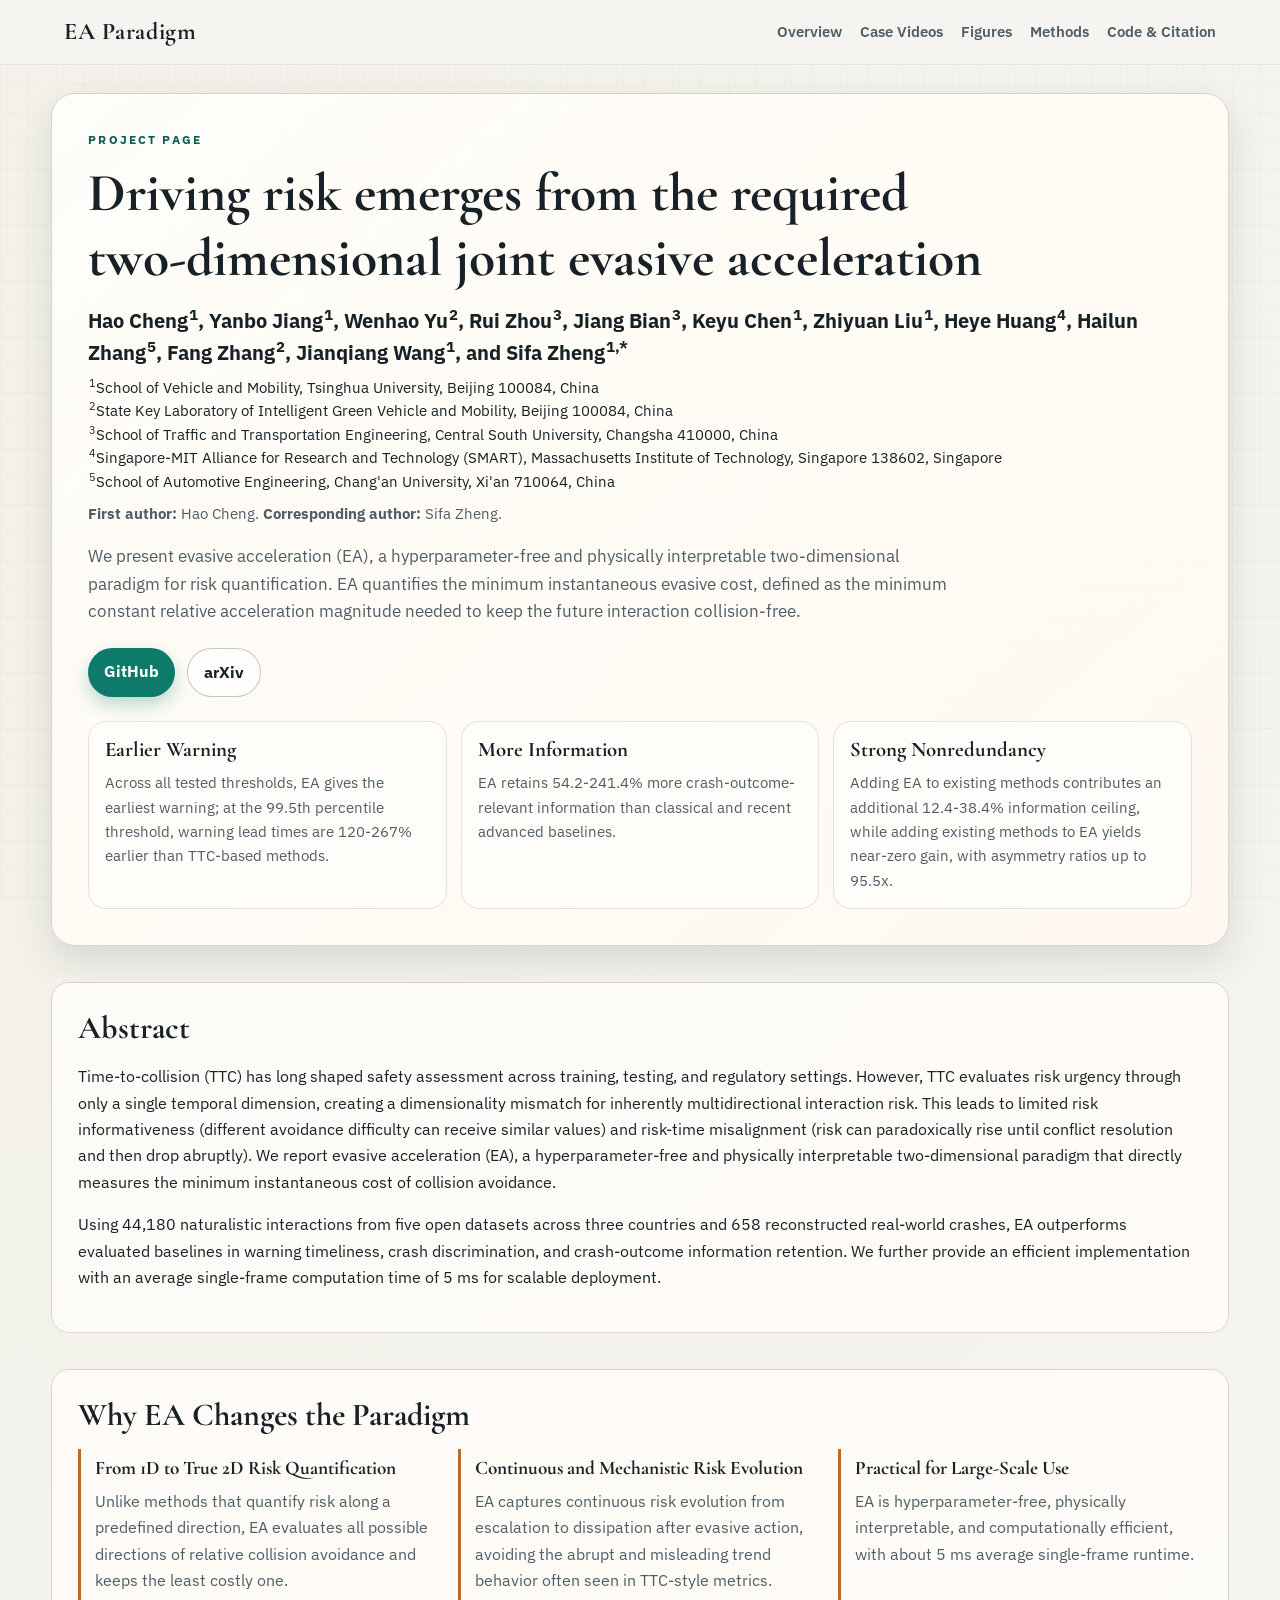
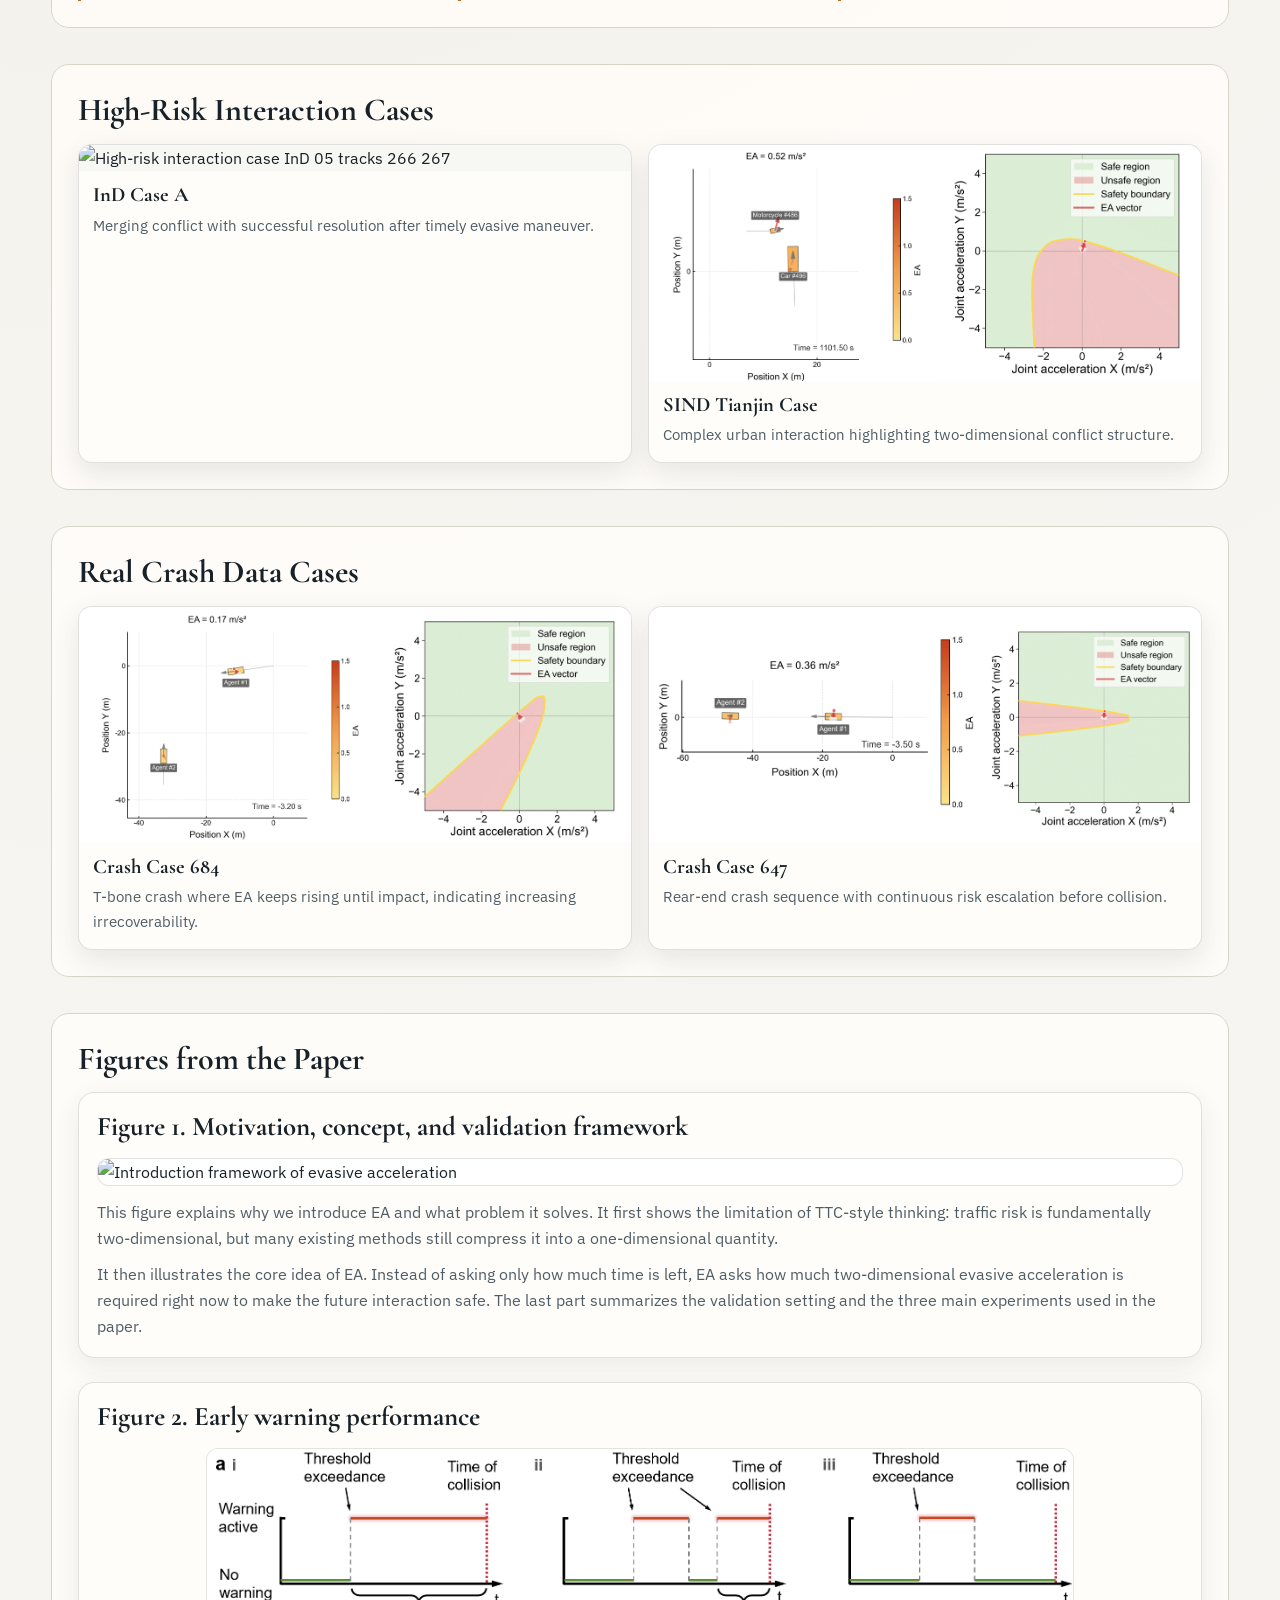
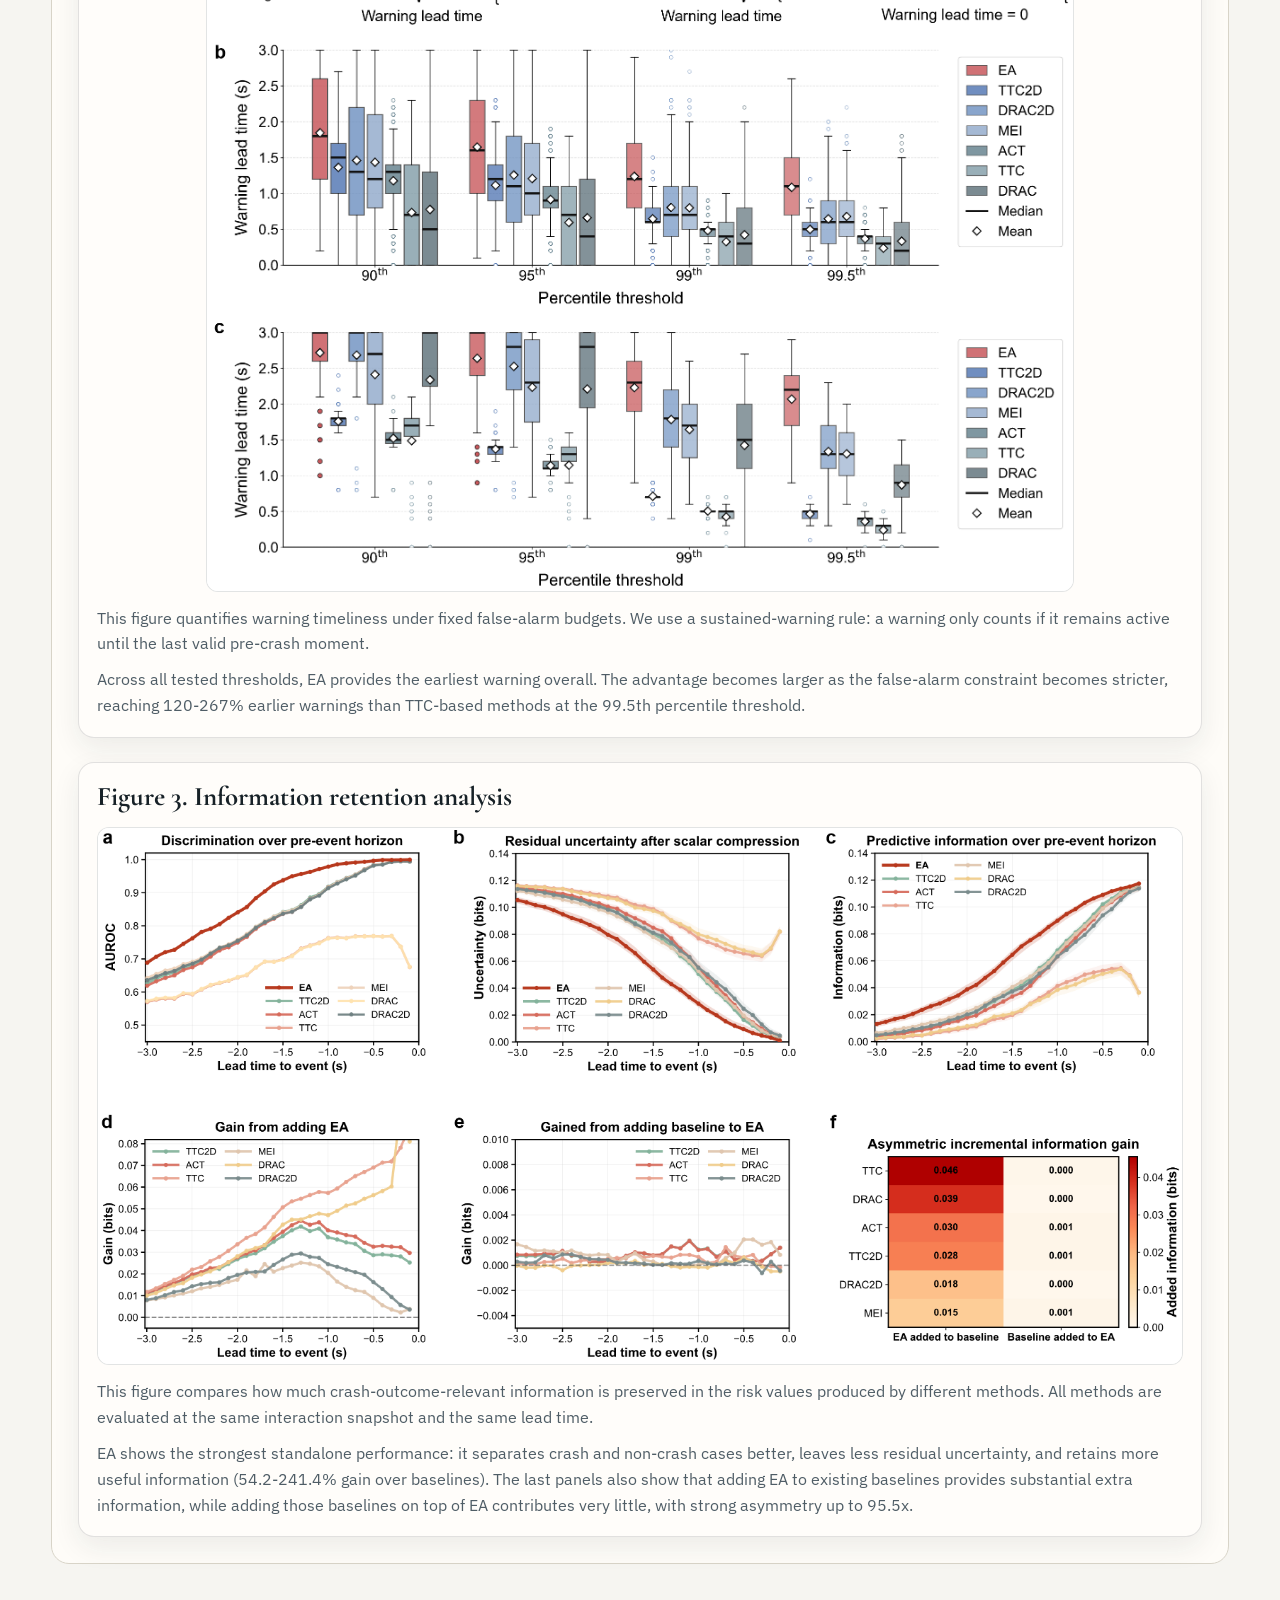
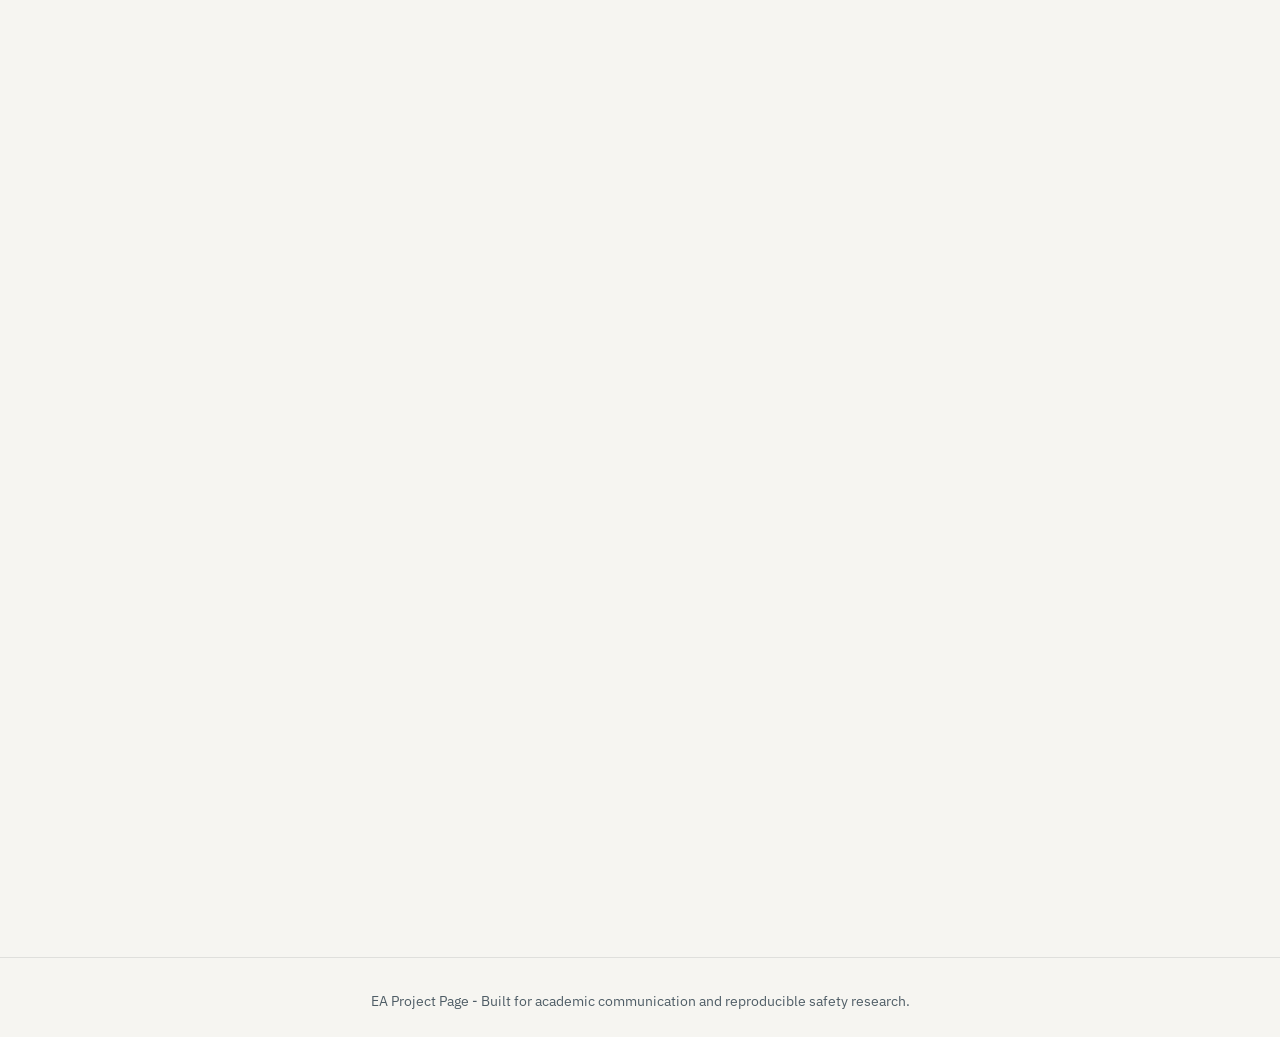
==== commit eac70561: "Add files via upload" ====
--- a/AutoChengh.github.io/index.html
+++ b/AutoChengh.github.io/index.html
@@ -7,7 +7,7 @@
   <meta name="description" content="Project page for the EA paradigm: a two-dimensional, physically interpretable risk quantification method for autonomous driving safety." />
   <link rel="preconnect" href="https://fonts.googleapis.com" />
   <link rel="preconnect" href="https://fonts.gstatic.com" crossorigin />
-  <link href="https://fonts.googleapis.com/css2?family=Cormorant+Garamond:wght@500;600;700&family=IBM+Plex+Sans:wght@400;500;600;700&display=swap" rel="stylesheet" />
+  <link href="https://fonts.googleapis.com/css2?family=Cormorant+Garamond:wght@500;600;700&family=IBM+Plex+Mono:wght@400;500&family=IBM+Plex+Sans:wght@400;500;600;700&display=swap" rel="stylesheet" />
   <link rel="stylesheet" href="styles.css" />
 </head>
 <body>
@@ -20,7 +20,7 @@
       <a href="#cases">Case Videos</a>
       <a href="#figures">Figures</a>
       <a href="#methods">Methods</a>
-      <a href="#citation">Code</a>
+      <a href="#citation">Code & Citation</a>
     </nav>
   </header>
 
@@ -234,19 +234,41 @@
       </div>
     </section>
 
-    <section id="citation" class="section reveal citation">
-      <div class="section-head">
-        <h2>Links</h2>
-      </div>
-      <p>
-        Source code:
-        <a href="https://github.com/AutoChengh/evasive-acceleration" target="_blank" rel="noopener noreferrer">github.com/AutoChengh/evasive-acceleration</a>
-      </p>
-      <p>
-        Paper (arXiv):
-        <a href="https://arxiv.org/abs/2604.17841" target="_blank" rel="noopener noreferrer">arxiv.org/abs/2604.17841</a>
-      </p>
-    </section>
+    <section id="citation" class="section reveal citation">
+      <div class="section-head">
+        <h2>Code & Citation</h2>
+      </div>
+      <p class="citation-intro">
+        If you find EA useful in your research, please cite the paper and link to the released implementation.
+      </p>
+      <div class="resource-links" aria-label="Project links">
+        <p>
+          <span>Source code</span>
+          <a href="https://github.com/AutoChengh/evasive-acceleration" target="_blank" rel="noopener noreferrer">github.com/AutoChengh/evasive-acceleration</a>
+        </p>
+        <p>
+          <span>Paper</span>
+          <a href="https://arxiv.org/abs/2604.17841" target="_blank" rel="noopener noreferrer">arxiv.org/abs/2604.17841</a>
+        </p>
+      </div>
+
+      <div class="citation-block">
+        <h3>Plain Text</h3>
+        <p class="citation-text">
+          Cheng H, Jiang Y, Yu W, et al. Driving risk emerges from the required two-dimensional joint evasive acceleration[J]. arXiv preprint arXiv:2604.17841, 2026.
+        </p>
+      </div>
+
+      <div class="citation-block">
+        <h3>BibTeX</h3>
+        <pre><code>@article{cheng2026driving,
+  title={Driving risk emerges from the required two-dimensional joint evasive acceleration},
+  author={Cheng, Hao and Jiang, Yanbo and Yu, Wenhao and Zhou, Rui and Bian, Jiang and Chen, Keyu and Liu, Zhiyuan and Huang, Heye and Zhang, Hailun and Zhang, Fang and others},
+  journal={arXiv preprint arXiv:2604.17841},
+  year={2026}
+}</code></pre>
+      </div>
+    </section>
   </main>
 
   <footer class="footer">
@@ -255,4 +277,4 @@
 
   <script src="script.js"></script>
 </body>
-</html>+</html>
--- a/AutoChengh.github.io/styles.css
+++ b/AutoChengh.github.io/styles.css
@@ -348,28 +348,78 @@
   color: var(--ink-soft);
 }
 
-.citation p {
-  margin: 0 0 10px;
-}
-
-.citation p:last-child {
-  margin-bottom: 0;
-}
-
-.citation a {
-  color: var(--accent-strong);
+.citation-intro {
+  margin: 0 0 16px;
+  color: var(--ink-soft);
+}
+
+.resource-links {
+  display: grid;
+  gap: 8px;
+  margin-bottom: 20px;
+}
+
+.resource-links p {
+  margin: 0;
+  display: flex;
+  gap: 10px;
+  flex-wrap: wrap;
+}
+
+.resource-links span {
+  min-width: 92px;
+  color: var(--ink);
+  font-weight: 700;
+}
+
+.citation a {
+  color: var(--accent-strong);
   font-weight: 600;
   text-decoration-thickness: 1.5px;
   text-underline-offset: 2px;
 }
 
-.citation a:hover {
-  color: var(--accent);
-}
-
-.footer {
-  border-top: 1px solid rgba(23, 33, 39, 0.1);
-  text-align: center;
+.citation a:hover {
+  color: var(--accent);
+}
+
+.citation-block {
+  margin-top: 18px;
+  border: 1px solid rgba(23, 33, 39, 0.12);
+  border-radius: 14px;
+  background: var(--paper);
+  padding: 16px;
+}
+
+.citation-block h3 {
+  margin-bottom: 8px;
+  font-size: 1.24rem;
+}
+
+.citation-text {
+  margin: 0;
+  color: var(--ink-soft);
+}
+
+.citation pre {
+  margin: 0;
+  overflow-x: auto;
+  border-radius: 10px;
+  background: #f1efe8;
+  border: 1px solid rgba(23, 33, 39, 0.1);
+  padding: 14px;
+  color: var(--ink);
+  font-size: 0.9rem;
+  line-height: 1.55;
+}
+
+.citation code {
+  font-family: "IBM Plex Mono", Consolas, "Liberation Mono", monospace;
+}
+
+.footer {
+  border-top: 1px solid rgba(23, 33, 39, 0.1);
+  text-align: center;
   padding: 16px;
   color: var(--ink-soft);
   font-size: 0.9rem;
@@ -434,7 +484,24 @@
     padding: 14px;
   }
 
-  .figure-caption {
-    font-size: 0.95rem;
-  }
-}+  .figure-caption {
+    font-size: 0.95rem;
+  }
+
+  .resource-links p {
+    display: block;
+  }
+
+  .resource-links span {
+    display: block;
+    min-width: 0;
+  }
+
+  .citation-block {
+    padding: 14px;
+  }
+
+  .citation pre {
+    font-size: 0.82rem;
+  }
+}
